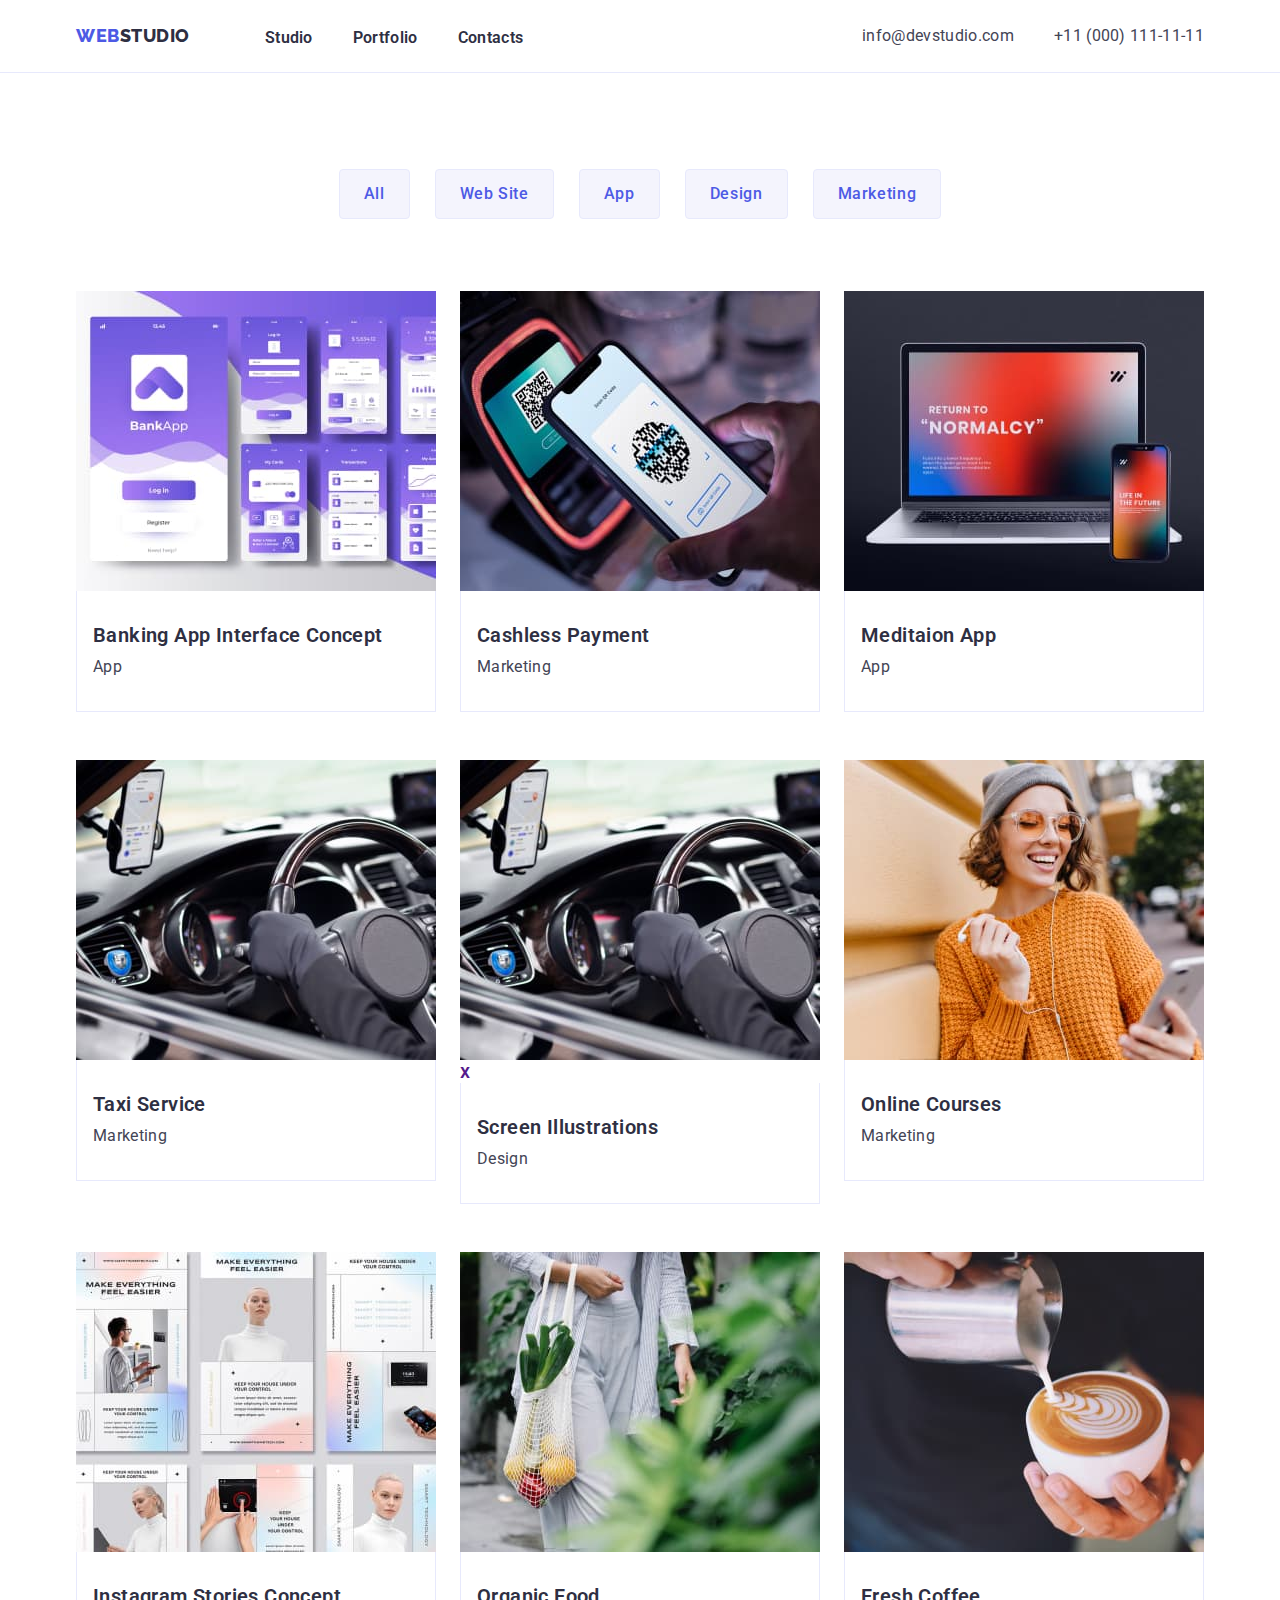
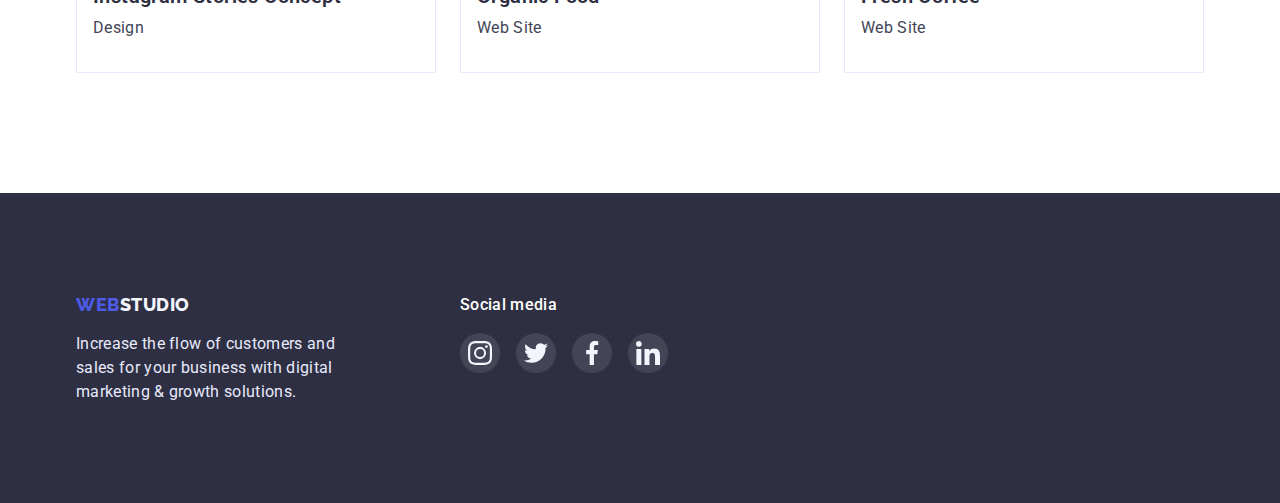
==== portfolio.html @ 82052d5d "Add files via upload" ====
<!DOCTYPE html>
<html lang="en">
  <head>
    <meta charset="UTF-8" />
    <meta http-equiv="X-UA-Compatible" content="IE=edge" />
    <meta name="viewport" content="width=device-width, initial-scale=1.0" />
    <title>WEB STUDIO</title>
    <link rel="preconnect" href="https://fonts.googleapis.com" />
    <link rel="preconnect" href="https://fonts.gstatic.com" crossorigin />
    <link
      href="https://fonts.googleapis.com/css2?family=Open+Sans:wght@400;600;700&family=Raleway:wght@800&family=Roboto:wght@400;500;700;900&display=swap"
      rel="stylesheet"
    />
    <link
      rel="stylesheet"
      href="https://cdnjs.cloudflare.com/ajax/libs/modern-normalize/1.1.0/modern-normalize.min.css"
    />
    <link rel="stylesheet" href="./css/styles.css" />
  </head>

  <body class="site-body">
    <!-- шапка сторінки -->
    <header class="header">
      <div class="container">
        <nav class="header-navigation">
          <a class="header-logo link" href="/"
            >Web<span class="header-word word">Studio</span></a
          >
          <!-- навігація на інші сторінки -->

          <ul class="header-list list">
            <li class="header-item">
              <a class="header-link link" href="./index.html">Studio</a>
            </li>
            <li class="header- item">
              <a class="header-link link" href="./portfolio.html">Portfolio</a>
            </li>
            <li class="header-item">
              <a class="header-link link" href="">Contacts</a>
            </li>
          </ul>
        </nav>
        <!-- пошта,телефон -->
        <a class="header-mail link" href="mailto:info@devstudio.com"
          >info@devstudio.com</a
        >
        <a class="header-tel link" href="tel:+110001111111"
          >+11 (000) 111-11-11</a
        >
      </div>
    </header>
    <main>
      <section class="about">
        <!-- Фільтр -->
        <div class="container">
          <ul class="about-list list">
            <li class="about-item">
              <button class="about-btn" type="button">All</button>
            </li>
            <li class="about-item">
              <button class="about-btn" type="button">Web Site</button>
            </li>
            <li class="about-item">
              <button class="about-btn" type="button">App</button>
            </li>
            <li class="about-item">
              <button class="about-btn" type="button">Design</button>
            </li>
            <li class="about-item">
              <button class="about-btn" type="button">Marketing</button>
            </li>
          </ul>
        </div>
        <!-- Секція без заголовку -->
        <div class="container">
          <h1 class="page visually-hidden">Без заголовку</h1>
          <ul class="page-list list">
            <li class="page-item">
              <a class="page-link link" href="">
                <div class="page-link-img-wrapper">
                  <img
                    width="360"
                    src="./images/Card_Content1.jpg"
                    alt="pages of the phone screen"
                  />
                  <p class="overlay">
                    14 Stylish and User-Friendly App Design Concepts · Task
                    Manager App · Calorie Tracker App · Exotic Fruit Ecommerce
                    App · Cloud Storage App
                  </p>
                </div>
                <div class="post-content">
                  <h2 class="page-title">Banking App Interface Concept</h2>
                  <p class="page-after-text">App</p>
                </div>
              </a>
            </li>
            <li class="page-item">
              <a class="page-link link" href="">
                <div class="page-link-img-wrapper">
                  <img
                    width="360"
                    src="./images/Card_Content2.jpg"
                    alt="purple square"
                  />
                  <p class="overlay">
                    14 Stylish and User-Friendly App Design Concepts · Task
                    Manager App · Calorie Tracker App · Exotic Fruit Ecommerce
                    App · Cloud Storage App
                  </p>
                </div>

                <div class="post-content">
                  <h2 class="page-title">Cashless Payment</h2>
                  <p class="page-after-text">Marketing</p>
                </div>
              </a>
            </li>
            <li class="page-item">
              <a class="page-link link" href="">
                <div class="page-link-img-wrapper">
                  <img
                    width="360"
                    src="./images/Card_Content3.jpg"
                    alt="laptop phone"
                  />
                  <p class="overlay">
                    14 Stylish and User-Friendly App Design Concepts · Task
                    Manager App · Calorie Tracker App · Exotic Fruit Ecommerce
                    App · Cloud Storage App
                  </p>
                </div>

                <div class="post-content">
                  <h2 class="page-title">Meditaion App</h2>
                  <p class="page-after-text">App</p>
                </div>
              </a>
            </li>
            <li class="page-item">
              <a class="page-link link" href="">
                <div class="page-link-img-wrapper">
                  <img
                    width="360"
                    src="./images/Card_Content4.jpg"
                    alt="car rudder"
                  />
                  <p class="overlay">
                    14 Stylish and User-Friendly App Design Concepts · Task
                    Manager App · Calorie Tracker App · Exotic Fruit Ecommerce
                    App · Cloud Storage App
                  </p>
                </div>

                <div class="post-content">
                  <h2 class="page-title">Taxi Service</h2>
                  <p class="page-after-text">Marketing</p>
                </div>
              </a>
            </li>
            <li class="page-item">
              <a class="page-link link" href="">
                <div class="page-link-img-wrapper">
                  <img
                    width="360"
                    src="./images/Card_Content4.jpg"
                    alt="car rudder"
                  />
                  <p class="overlay">
                    14 Stylish and User-Friendly App Design Concepts · Task
                    Manager App · Calorie Tracker App · Exotic Fruit Ecommerce
                    App · Cloud Storage App
                  </p>
                </div>
                x
                <div class="post-content">
                  <h2 class="page-title">Screen Illustrations</h2>
                  <p class="page-after-text">Design</p>
                </div>
              </a>
            </li>
            <li class="page-item">
              <a class="page-link link" href="">
                <div class="page-link-img-wrapper">
                  <img
                    width="360"
                    src="./images/Card_Content6.jpg"
                    alt="girl in an orange sweater"
                  />
                  <p class="overlay">
                    14 Stylish and User-Friendly App Design Concepts · Task
                    Manager App · Calorie Tracker App · Exotic Fruit Ecommerce
                    App · Cloud Storage App
                  </p>
                </div>

                <div class="post-content">
                  <h2 class="page-title">Online Courses</h2>
                  <p class="page-after-text">Marketing</p>
                </div>
              </a>
            </li>
            <li class="page-item">
              <a class="page-link link" href="">
                <div class="page-link-img-wrapper">
                  <img
                    width="360"
                    src="./images/Card_Content7.jpg"
                    alt="purple square"
                  />
                  <p class="overlay">
                    14 Stylish and User-Friendly App Design Concepts · Task
                    Manager App · Calorie Tracker App · Exotic Fruit Ecommerce
                    App · Cloud Storage App
                  </p>
                </div>

                <div class="post-content">
                  <h2 class="page-title">Instagram Stories Concept</h2>
                  <p class="page-after-text">Design</p>
                </div>
              </a>
            </li>
            <li class="page-item">
              <a class="page-link link" href="">
                <div class="page-link-img-wrapper">
                  <img
                    width="360"
                    src="./images/Card_Content8.jpg"
                    alt="blonde"
                  />
                  <p class="overlay">
                    14 Stylish and User-Friendly App Design Concepts · Task
                    Manager App · Calorie Tracker App · Exotic Fruit Ecommerce
                    App · Cloud Storage App
                  </p>
                </div>

                <div class="post-content">
                  <h2 class="page-title">Organic Food</h2>
                  <p class="page-after-text">Web Site</p>
                </div>
              </a>
            </li>
            <li class="page-item">
              <a class="page-link link" href="">
                <div class="page-link-img-wrapper">
                  <img
                    width="360"
                    src="./images/Card_Content9.jpg"
                    alt="woman with a bag"
                  />
                  <p class="overlay">
                    14 Stylish and User-Friendly App Design Concepts · Task
                    Manager App · Calorie Tracker App · Exotic Fruit Ecommerce
                    App · Cloud Storage App
                  </p>
                </div>

                <div class="post-content">
                  <h2 class="page-title">Fresh Coffee</h2>
                  <p class="page-after-text">Web Site</p>
                </div>
              </a>
            </li>
          </ul>
        </div>
      </section>
    </main>
    <footer class="footer">
      <div class="container">
        <div class="footer-content">
          <a class="footer-logo link" href=""
            >WEB<span class="footer-word">STUDIO</span></a
          >
          <p class="footer-text">
            Increase the flow of customers and sales for your business with
            digital marketing & growth solutions.
          </p>
        </div>
        <div class="soc-media-footer">
          <h3 class="soc-media-title">Social media</h3>
          <ul class="soc-media-list list">
            <li class="soc-media-item">
              <a href="" class="soc-media-link"
                ><svg class="soc-media-icon" width="24" height="24">
                  <use href="./images/icons.svg#icon-instagram-2"></use>
                </svg>
              </a>
            </li>
            <li class="soc-media-item">
              <a href="" class="soc-media-link"
                ><svg class="soc-media-icon" width="24" height="24">
                  <use href="./images/icons.svg#icon-twitter-1"></use>
                </svg>
              </a>
            </li>
            <li class="soc-media-item">
              <a href="" class="soc-media-link"
                ><svg class="soc-media-icon" width="24" height="24">
                  <use href="./images/icons.svg#icon-facebook-1"></use>
                </svg>
              </a>
            </li>
            <li class="soc-media-item">
              <a href="" class="soc-media-link"
                ><svg class="soc-media-icon" width="24" height="24">
                  <use href="./images/icons.svg#icon-linkedin-1"></use>
                </svg>
              </a>
            </li>
          </ul>
        </div>
      </div>
    </footer>
  </body>
</html>
---- css/styles.css ----
:root {
  --first-title-color: #ffffff;
  --second-title-color: #2e2f42;
  --accent-title-color: #4d5ae5;
  --rest-text-color: #434455;
  --first-btn-color: #ffffff;
  --second-btn-color: #4d5ae5;
  --first-bg-color: #ffffff;
  --second-bg-color: #f4f4fd;
  --first-bg-btn-color: #4d5ae5;
  --second-bg-btn-color: #404bbf;
  --first-hover-color: #4d5ae5;
  --second-hover-color: #404bbf;
  --mail-tel-color: #434455;
}
p,
h1,
h2,
h3,
h4 {
  margin: 0;
}
ul,
ol {
  margin: 0;
  padding-left: 0;
}
img {
  display: block;
}

body {
  font-family: "Roboto", sans-serif;
  color: var(-second-title-color);
  background-color: var(--first-bg-color);
  font-size: 20px;
  font-weight: 500;
}
.list {
  list-style: none;
}
.link {
  text-decoration: none;
}
/* .current {} */
.visually-hidden {
  position: absolute;
  width: 1px;
  height: 1px;
  margin: -1px;
  border: 0;
  padding: 0;
  white-space: nowrap;
  clip-path: inset(100%);
  clip: rect(0 0 0 0);
  overflow: hidden;
}
.container {
  width: 1158px;
  margin-left: auto;
  margin-right: auto;
  padding-left: 15px;
  padding-right: 15px;
  /* outline: 1px solid red; */
}

.site-body {
}
.header {
  background-color: var(--first-bg-color);
  padding-top: 24px;
  padding-bottom: 24px;
  border-bottom: 1px solid #e7e9fc;
}
.header-logo {
  font-family: "Raleway";
  font-weight: 800;
  font-size: 18px;
  line-height: 1.33;
  letter-spacing: 0.03em;
  text-transform: uppercase;
  color: var(--accent-title-color);
  margin-right: 75px;
}
.header-word {
  color: var(--second-title-color);
}
.header > .container {
  display: flex;
  align-items: center;
}

.header-navigation {
  display: flex;
  align-items: center;
  margin-right: auto;
}
.header-list {
  display: flex;
  gap: 40px;
}
.header-item {
}
.header-link {
  font-weight: 600;
  font-size: 16px;
  line-height: 1.5px;
  letter-spacing: 0.02em;
  color: var(--second-title-color);
}
.header-link:hover,
.header-link:focus {
  color: var(--second-hover-color);
}
/* .header-link:current (a) {
   background-color:#4D5AE5;
} */
.header-mail:visited .header-tel:visited {
  color: fuchsia;
}

.header-mail {
  font-weight: 400;
  font-size: 16px;
  line-height: 1.5;
  letter-spacing: 0.02em;
  color: var(--mail-tel-color);
  margin-right: 40px;
}
.header-tel {
  font-weight: 400;
  font-size: 16px;
  line-height: 24px;
  letter-spacing: 0.02em;
  color: var(--mail-tel-color);
}

.header-mail:hover,
.header-mail:focus,
.header-tel:hover,
.header-tel:focus {
  color: var(--second-hover-color);
}

/*------------ HERO ------------- */

.hero {
  background-image: linear-gradient(
      rgba(46, 47, 66, 0.7),
      rgba(46, 47, 66, 0.7)
    ),
    url(../images/hero_bg.jpg);

  background-repeat: no-repeat;
  background-position: center;
  background-size: 1440px;
  padding-top: 190px;
  padding-bottom: 185px;
}
.hero > .container {
  display: flex;
  flex-direction: column;
  align-items: center;
  text-align: center;
}
.hero-title {
  font-family: "Roboto", sans-serif;
  font-size: 56px;
  line-height: calc(60 / 56);
  letter-spacing: 0.02em;
  color: var(--first-title-color);

  margin-bottom: 45px;
  max-width: 496px;
}
.hero-btn {
  font-family: inherit;
  font-weight: 600;
  font-size: 16px;
  line-height: 1.18;
  letter-spacing: 0.04em;
  color: var(--first-btn-color);
  background-color: var(--first-bg-btn-color);
  cursor: pointer;

  min-width: 169px;
  height: 59px;
  border-radius: 4px;
  border-color: transparent;
  display: line-block;
}
.hero-btn:hover,
.hero-btn:focus {
  color: var(--first-btn-color);
  background-color: var(--second-bg-btn-color);
  box-shadow: 0px 4px 4px rgba(0, 0, 0, 0.15);
  border-radius: 4px;
}
.strategy {
  padding-top: 123px;
  padding-bottom: 120px;
}
.strategy > .container {
  display: flex;
}
.strategy-title {
}
.strategy-list {
  display: flex;
  gap: 25px;
}
.features-icon {
  display: flex;
  justify-content: center;
  align-items: center;
  width: 264px;
  height: 112px;
  background: #f4f4fd;
  border-radius: 4px;
  margin-bottom: 8px;
}
.strategy-item {
}
.strategy-icon {
}
.strategy-subtitle {
  font-weight: 500;
  font-size: 20px;
  line-height: 1.2;
  letter-spacing: 0.02em;
  color: var(--second-title-color);
  margin-bottom: 8px;
}
.strategy-text {
  font-weight: 400;
  font-size: 16px;
  line-height: 1.5;
  letter-spacing: 0.02em;
  color: var(--rest-text-color);
  width: 264px;
}
.works {
  padding-bottom: 120px;
}
.works > .container {
  display: flex;
  flex-direction: column;
  align-items: center;
}

.works-title {
  font-weight: 700;
  font-size: 36px;
  line-height: 1.11;
  letter-spacing: 0.02em;
  text-transform: capitalize;
  margin-bottom: 72px;
  min-width: 325px;
}
.works-list {
  display: flex;
  gap: 25px;
}

.team {
  background-color: var(--second-bg-color);
  padding-bottom: 120px;
  padding-top: 120px;
}
.team > .container {
  display: flex;
  flex-direction: column;
  align-items: center;
}
.team-title {
  font-weight: 700;
  font-size: 36px;
  line-height: 1.11;
  letter-spacing: 0.02em;
  text-transform: capitalize;
  margin-bottom: 72px;
}
.team-list {
  display: flex;
  gap: 25px;
}
.team-item {
  display: flex;
  flex-direction: column;
  align-items: center;
  background-color: var(--first-btn-color);
  box-shadow: 0px 1px 6px rgba(46, 47, 66, 0.08),
    0px 1px 1px rgba(46, 47, 66, 0.16), 0px 2px 1px rgba(46, 47, 66, 0.08);
  border-radius: 0px 0px 4px 4px;
}
.team-content {
  padding-top: 32px;
  padding-bottom: 32px;
  text-align: center;
}
.team-name {
  font-weight: 500;
  font-size: 20px;
  line-height: 1.2;
  letter-spacing: 0.02em;
  margin-bottom: 8px;
}
.team-position {
  font-weight: 400;
  font-size: 16px;
  line-height: 1.5;
  letter-spacing: 0.02em;
  color: var(--rest-text-color);
  margin-bottom: 8px;
}

.team-soc-list {
  display: flex;
  justify-content: center;
  gap: 24px;
}

.team-soc-item {
  width: 40px;
  height: 40px;
}
.team-soc-link {
  width: 100%;
  height: 100%;
  background-color: var(--first-bg-btn-color);
  border-radius: 50%;
  display: flex;
  align-items: center;
  justify-content: center;
}
.team-soc-icon {
}
.team-soc-link:hover,
.team-soc-link:focus {
  background-color: var(--second-bg-btn-color);
}

.Customers {
  padding-top: 120px;
  padding-bottom: 120px;
}
.Customers > .container {
  display: flex;
  flex-direction: column;
  align-items: center;
  text-align: center;
}
.customers-title {
  font-weight: 700;
  font-size: 36px;
  line-height: calc(40 / 36);
  text-align: center;
  letter-spacing: 0.02em;
  text-transform: capitalize;
  color: #2e2f42;
  padding-bottom: 72px;
}
.customers-list {
  display: flex;
  gap: 24px;
}
.customers-item {
  width: 168px;
  height: 88px;
  display: flex;
  align-items: center;
  justify-content: center;
}

.customers-link {
  width: 100%;
  height: 100%;
  border: 1px solid #8e8f99;
  border-radius: 4px;
  align-items: center;
  justify-content: center;
  display: flex;
}
.customers-link:hover,
.customers-link:focus {
  border-color: #404bbf;
}
.customers-link:hover .customers-icon,
.customers-link:focus .customers-icon {
  fill: #404bbf;
}

.customers-icon {
  fill: #8e8f99;
}

.footer {
  background-color: #2e2f42;
  padding-top: 100px;
  padding-bottom: 100px;
}
.footer > .container {
  display: flex;
}

.footer-content {
  width: 264px;
  height: 110px;
  margin-right: 120px;
}
.footer-logo {
  color: var(--accent-title-color);
  font-family: "Raleway";
  font-weight: 800;
  font-size: 18px;
  line-height: calc(21 / 18);
  letter-spacing: 0.03em;
  text-transform: uppercase;
  color: var(--accent-title-color);
}

.footer-word {
  font-family: "Raleway";
  font-weight: 800;
  font-size: 18px;
  line-height: 1.16;
  letter-spacing: 0.03em;
  text-transform: uppercase;
  color: #f4f4fd;
}
.footer-text {
  font-weight: 400;
  font-size: 16px;
  line-height: 1.5;
  letter-spacing: 0.02em;
  color: #e7e9fc;
  width: 264px;
  margin-top: 16px;
}

.soc-media-footer {
  display: flex;
  flex-direction: column;
}
.soc-media-title {
  font-weight: 500;
  font-size: 16px;
  line-height: 1.5;
  letter-spacing: 0.02em;
  color: #ffffff;
  margin-bottom: 16px;
}
.soc-media-list {
  display: flex;
  justify-content: center;
  gap: 16px;
}

.soc-media-item {
  height: 40px;
  width: 40px;
}

.soc-media-link {
  height: 100%;
  width: 100%;
  background: rgba(255, 255, 255, 0.1);
  border-radius: 50%;
  display: flex;
  align-items: center;
  justify-content: center;
}
.soc-media-link:hover,
.soc-media-link:focus {
  background: #31d0aa;
}
.soc-media-icon {
}
/* -------portfolio---------- */

.about {
  align-items: center;
  padding-top: 96px;
  padding-bottom: 120px;
}
.about > .container {
  display: flex;
  justify-content: center;
}
.about-list {
  display: flex;
  display: line-block;
  gap: 25px;
  align-items: center;
  margin-bottom: 72px;
}
.about-item {
}
.about-btn {
  font-family: inherit;
  font-style: normal;
  font-weight: 500;
  font-size: 16px;
  line-height: 1.5;
  display: flex;
  text-align: center;
  letter-spacing: 0.04em;
  color: #4d5ae5;
  color: var(--second-btn-color);
  background: var(--second-bg-btn-color);
  cursor: pointer;
  border-color: transparent;
  padding: 12px 24px;
  background: #f4f4fd;
  border: 1px solid #e7e9fc;
  border-radius: 4px;
}

.about-btn:hover,
.about-btn:focus {
  color: var(--first-btn-color);
  background-color: var(--first-bg-btn-color);
  box-shadow: 0px 3px 1px rgba(0, 0, 0, 0.1), 0px 2px 1px rgba(0, 0, 0, 0.08),
    0px 2px 2px rgba(0, 0, 0, 0.12);
  border-radius: 4px;
}

.page > .container {
}
.page-list {
  display: flex;
  flex-wrap: wrap;
  column-gap: 24px;
  row-gap: 48px;
}

.page-item {
  background: var(--first-btn-color);
  width: calc((100% - 48px) / 3);
}
.page-item:hover {
  box-shadow: 0px 1px 6px rgba(46, 47, 66, 0.08),
    0px 1px 1px rgba(46, 47, 66, 0.16), 0px 2px 1px rgba(46, 47, 66, 0.08);
}
.page-link:hover .overlay,
.page-link:focus .overlay {
  transform: translate(0, 0);
}
.page-link {
}
.page-link:hover {
}
.page-link-img-wrapper {
  position: relative;
  overflow: hidden;
}
.overlay {
  position: absolute;
  width: 100%;
  height: 100%;
  top: 0;
  left: 0;
  overflow: auto;
  background-color: rgb(77, 90, 229);
  font-weight: 400;
  font-size: 16px;
  line-height: 1.5;
  letter-spacing: 0.02em;
  color: #f4f4fd;
  padding: 40px 32px 164px;
  transform: translate(0, 100%);
  transition: transform 250ms linear;
}

.page-title {
  font-weight: 600;
  font-size: 20px;
  line-height: 1.2;
  letter-spacing: 0.02em;
  color: var(--second-title-color);
  margin-bottom: 8px;
}
.page-after-text {
  font-weight: 400;
  font-size: 16px;
  line-height: 1.5;
  letter-spacing: 0.02em;
  color: var(--rest-text-color);
}
.post-content {
  padding: 32px 16px;
  border-bottom: 1px solid #e7e9fc;
  border-left: 1px solid #e7e9fc;
  border-right: 1px solid #e7e9fc;
}
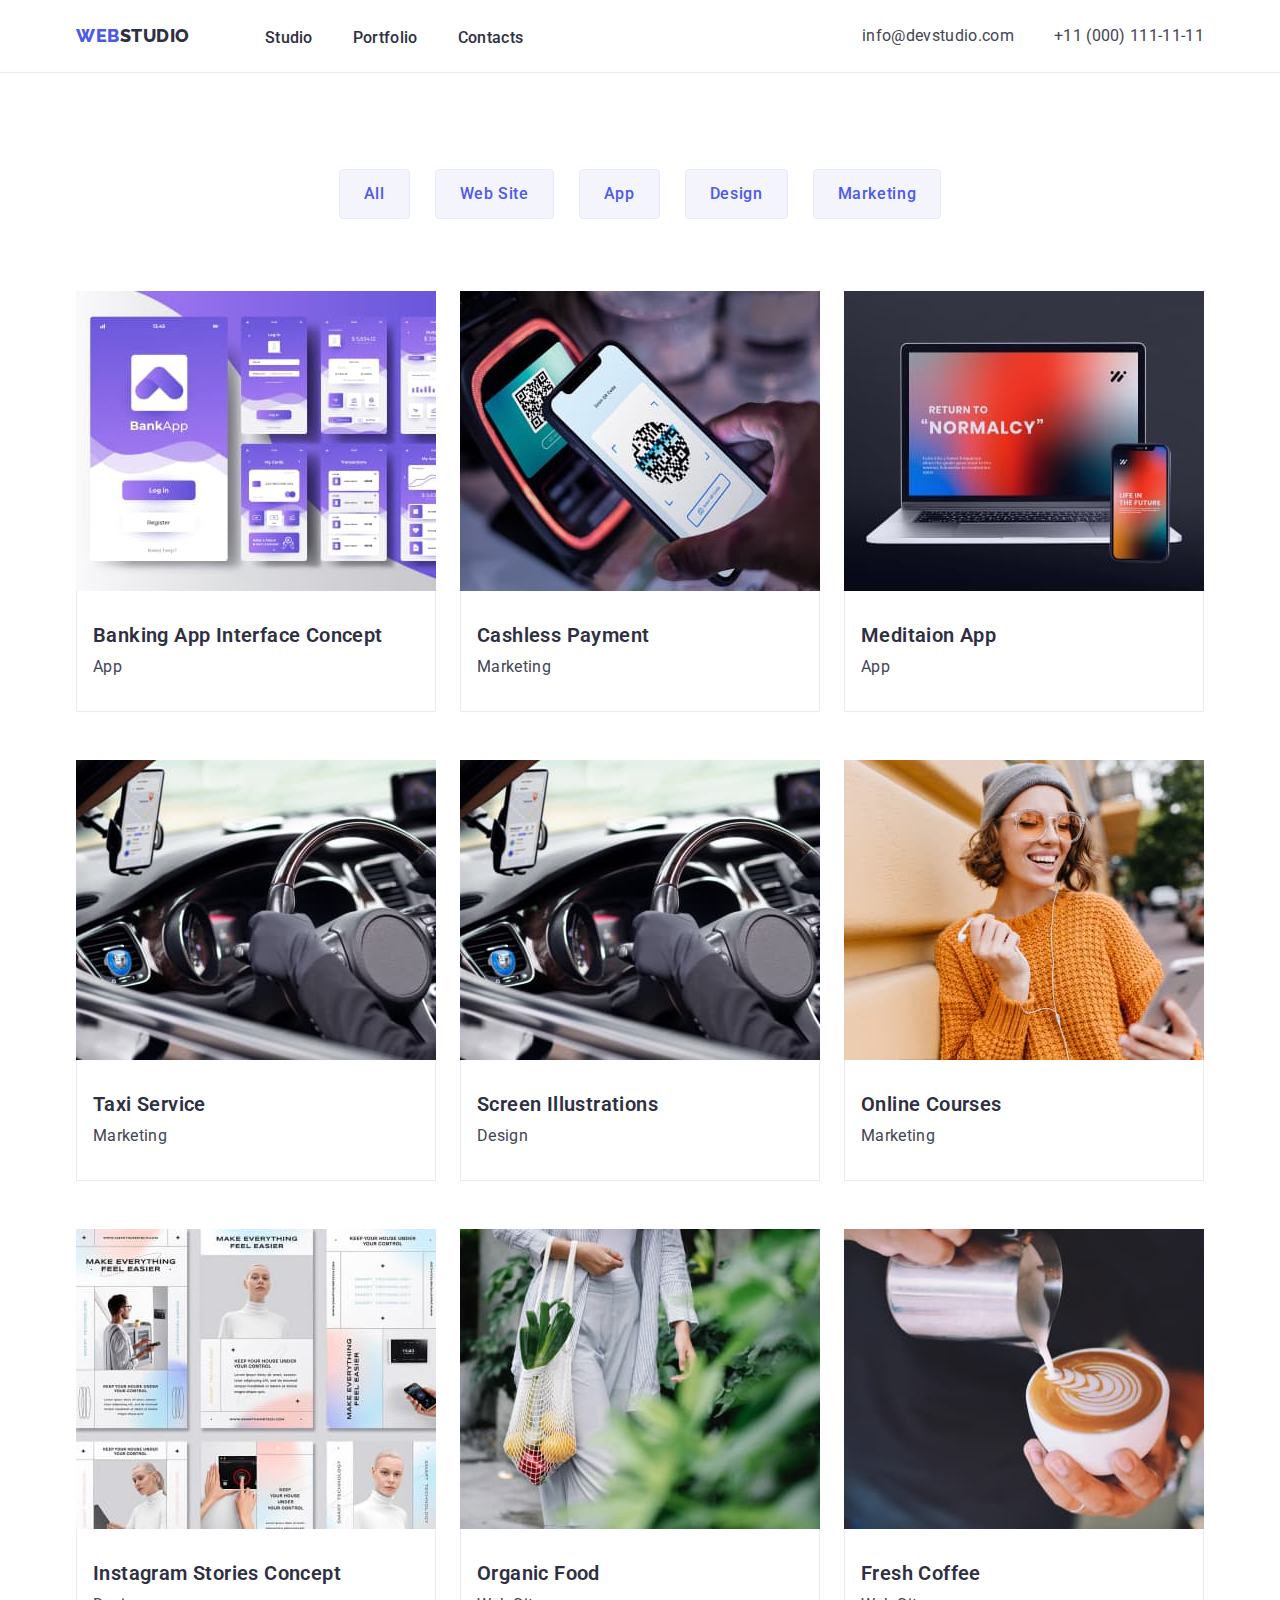
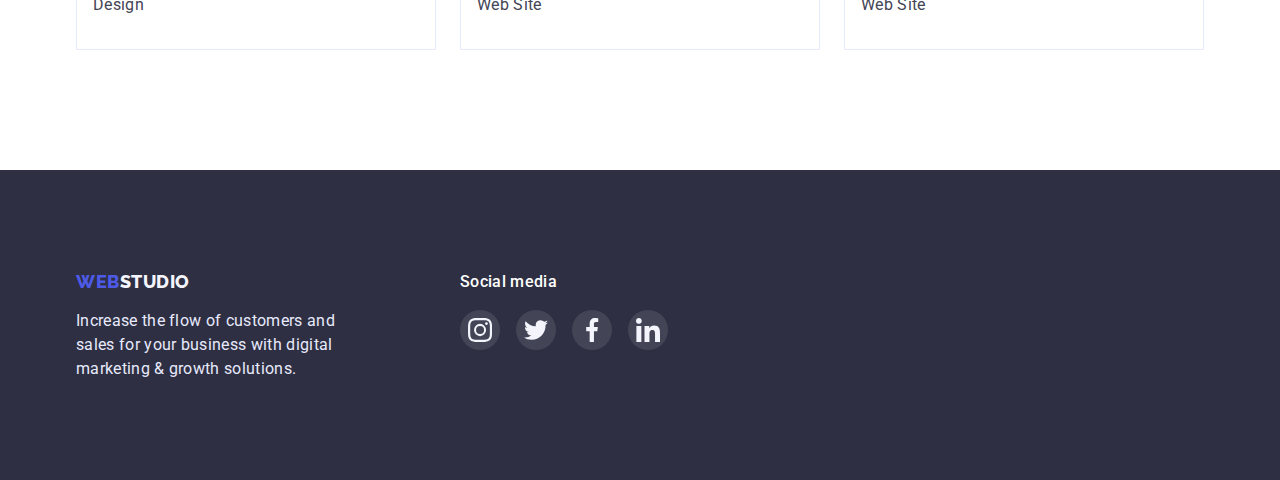
==== commit 8a49af0d: "Add files via upload" ====
--- a/portfolio.html
+++ b/portfolio.html
@@ -32,7 +32,7 @@
             <li class="header-item">
               <a class="header-link link" href="./index.html">Studio</a>
             </li>
-            <li class="header- item">
+            <li class="header-item">
               <a class="header-link link" href="./portfolio.html">Portfolio</a>
             </li>
             <li class="header-item">
@@ -172,7 +172,7 @@
                     App · Cloud Storage App
                   </p>
                 </div>
-                x
+                
                 <div class="post-content">
                   <h2 class="page-title">Screen Illustrations</h2>
                   <p class="page-after-text">Design</p>
--- a/css/styles.css
+++ b/css/styles.css
@@ -102,19 +102,29 @@
 .header-item {
 }
 .header-link {
-  font-weight: 600;
+  position: relative;
+  font-weight: 500;
   font-size: 16px;
   line-height: 1.5px;
   letter-spacing: 0.02em;
   color: var(--second-title-color);
+  transition: color 250ms cubic-bezier(0.4, 0, 0.2, 1);
+}
+.header-link.current::after{
+  content: "";
+  position: absolute;
+  left: 0;
+  height: 4px;
+  width: 100%;
+  bottom: -100%;
+  display: flex;
+  background-color: var(--accent-title-color);
 }
 .header-link:hover,
 .header-link:focus {
   color: var(--second-hover-color);
 }
-/* .header-link:current (a) {
-   background-color:#4D5AE5;
-} */
+
 .header-mail:visited .header-tel:visited {
   color: fuchsia;
 }
@@ -126,6 +136,7 @@
   letter-spacing: 0.02em;
   color: var(--mail-tel-color);
   margin-right: 40px;
+    transition: color 250ms cubic-bezier(0.4, 0, 0.2, 1);
 }
 .header-tel {
   font-weight: 400;
@@ -133,6 +144,7 @@
   line-height: 24px;
   letter-spacing: 0.02em;
   color: var(--mail-tel-color);
+    transition: color 250ms cubic-bezier(0.4, 0, 0.2, 1);
 }
 
 .header-mail:hover,
@@ -188,6 +200,7 @@
   border-radius: 4px;
   border-color: transparent;
   display: line-block;
+  transition: background-color 250ms cubic-bezier(0.4, 0, 0.2, 1);
 }
 .hero-btn:hover,
 .hero-btn:focus {
@@ -196,6 +209,7 @@
   box-shadow: 0px 4px 4px rgba(0, 0, 0, 0.15);
   border-radius: 4px;
 }
+
 .strategy {
   padding-top: 123px;
   padding-bottom: 120px;
@@ -332,6 +346,7 @@
   display: flex;
   align-items: center;
   justify-content: center;
+  transition: background-color 250ms cubic-bezier(0.4, 0, 0.2, 1);
 }
 .team-soc-icon {
 }
@@ -380,6 +395,7 @@
   align-items: center;
   justify-content: center;
   display: flex;
+  transition: border-color 250ms cubic-bezier(0.4, 0, 0.2, 1);
 }
 .customers-link:hover,
 .customers-link:focus {
@@ -392,6 +408,7 @@
 
 .customers-icon {
   fill: #8e8f99;
+  transition: fill 250ms cubic-bezier(0.4, 0, 0.2, 1);
 }
 
 .footer {
@@ -469,6 +486,7 @@
   display: flex;
   align-items: center;
   justify-content: center;
+  transition: background-color 250ms cubic-bezier(0.4, 0, 0.2, 1);
 }
 .soc-media-link:hover,
 .soc-media-link:focus {
@@ -505,7 +523,6 @@
   display: flex;
   text-align: center;
   letter-spacing: 0.04em;
-  color: #4d5ae5;
   color: var(--second-btn-color);
   background: var(--second-bg-btn-color);
   cursor: pointer;
@@ -514,6 +531,8 @@
   background: #f4f4fd;
   border: 1px solid #e7e9fc;
   border-radius: 4px;
+  transition: color 250ms cubic-bezier(0.4, 0, 0.2, 1);
+  transition: background-color 250ms cubic-bezier(0.4, 0, 0.2, 1);
 }
 
 .about-btn:hover,
@@ -569,7 +588,7 @@
   color: #f4f4fd;
   padding: 40px 32px 164px;
   transform: translate(0, 100%);
-  transition: transform 250ms linear;
+  transition: transform 250ms cubic-bezier(0.4, 0, 0.2, 1);
 }
 
 .page-title {
@@ -593,3 +612,62 @@
   border-left: 1px solid #e7e9fc;
   border-right: 1px solid #e7e9fc;
 }
+
+/* ---------------MODAL WINDOW-------------- */
+.backdrop {
+  position: fixed;
+  z-index: 100;
+  top: 0;
+  left: 0;
+  width: 100%;
+  height: 100%;
+  background: rgba(46, 47, 66, 0.4);
+  display: flex;
+  justify-content: center;
+  align-items: center;
+  transition: opacity 250ms cubic-bezier(0.4, 0, 0.2, 1),
+    visibility 250ms cubic-bezier(0.4, 0, 0.2, 1);
+}
+.backdrop.is-hidden {
+  opacity: 0;
+  visibility: hidden;
+  pointer-events: none;
+}
+.modal {
+  position: absolute;
+  top: 50%;
+  left: 50%;
+  transform: translate(-50%, -50%);
+  width: 408px;
+  height: 576px;
+  background: #fcfcfc;
+  box-shadow: 0px 1px 1px rgba(0, 0, 0, 0.14), 0px 1px 3px rgba(0, 0, 0, 0.12),
+    0px 2px 1px rgba(0, 0, 0, 0.2);
+  border-radius: 4px;
+}
+.modal_close_btn {
+  position: absolute;
+  padding: 0;
+  top: 24px;
+  right: 24px;
+  display: flex;
+  justify-content: center;
+  align-items: center;
+  background: #e7e9fc;
+  border: 1px solid rgba(0, 0, 0, 0.1);
+  border-radius: 50%;
+  width: 24px;
+  height: 24px;
+  transition: background-color 250ms cubic-bezier(0.4, 0, 0.2, 1);
+}
+.modal-btn-icon {
+  transition: fill 250ms cubic-bezier(0.4, 0, 0.2, 1);
+}
+.modal_close_btn:hover,
+.modal_close_btn:focus {
+  background: var(--second-bg-btn-color);
+}
+.modal_close_btn:hover .modal-btn-icon,
+.modal_close_btn:focus .modal-btn-icon {
+  fill: var(--first-btn-color);
+}
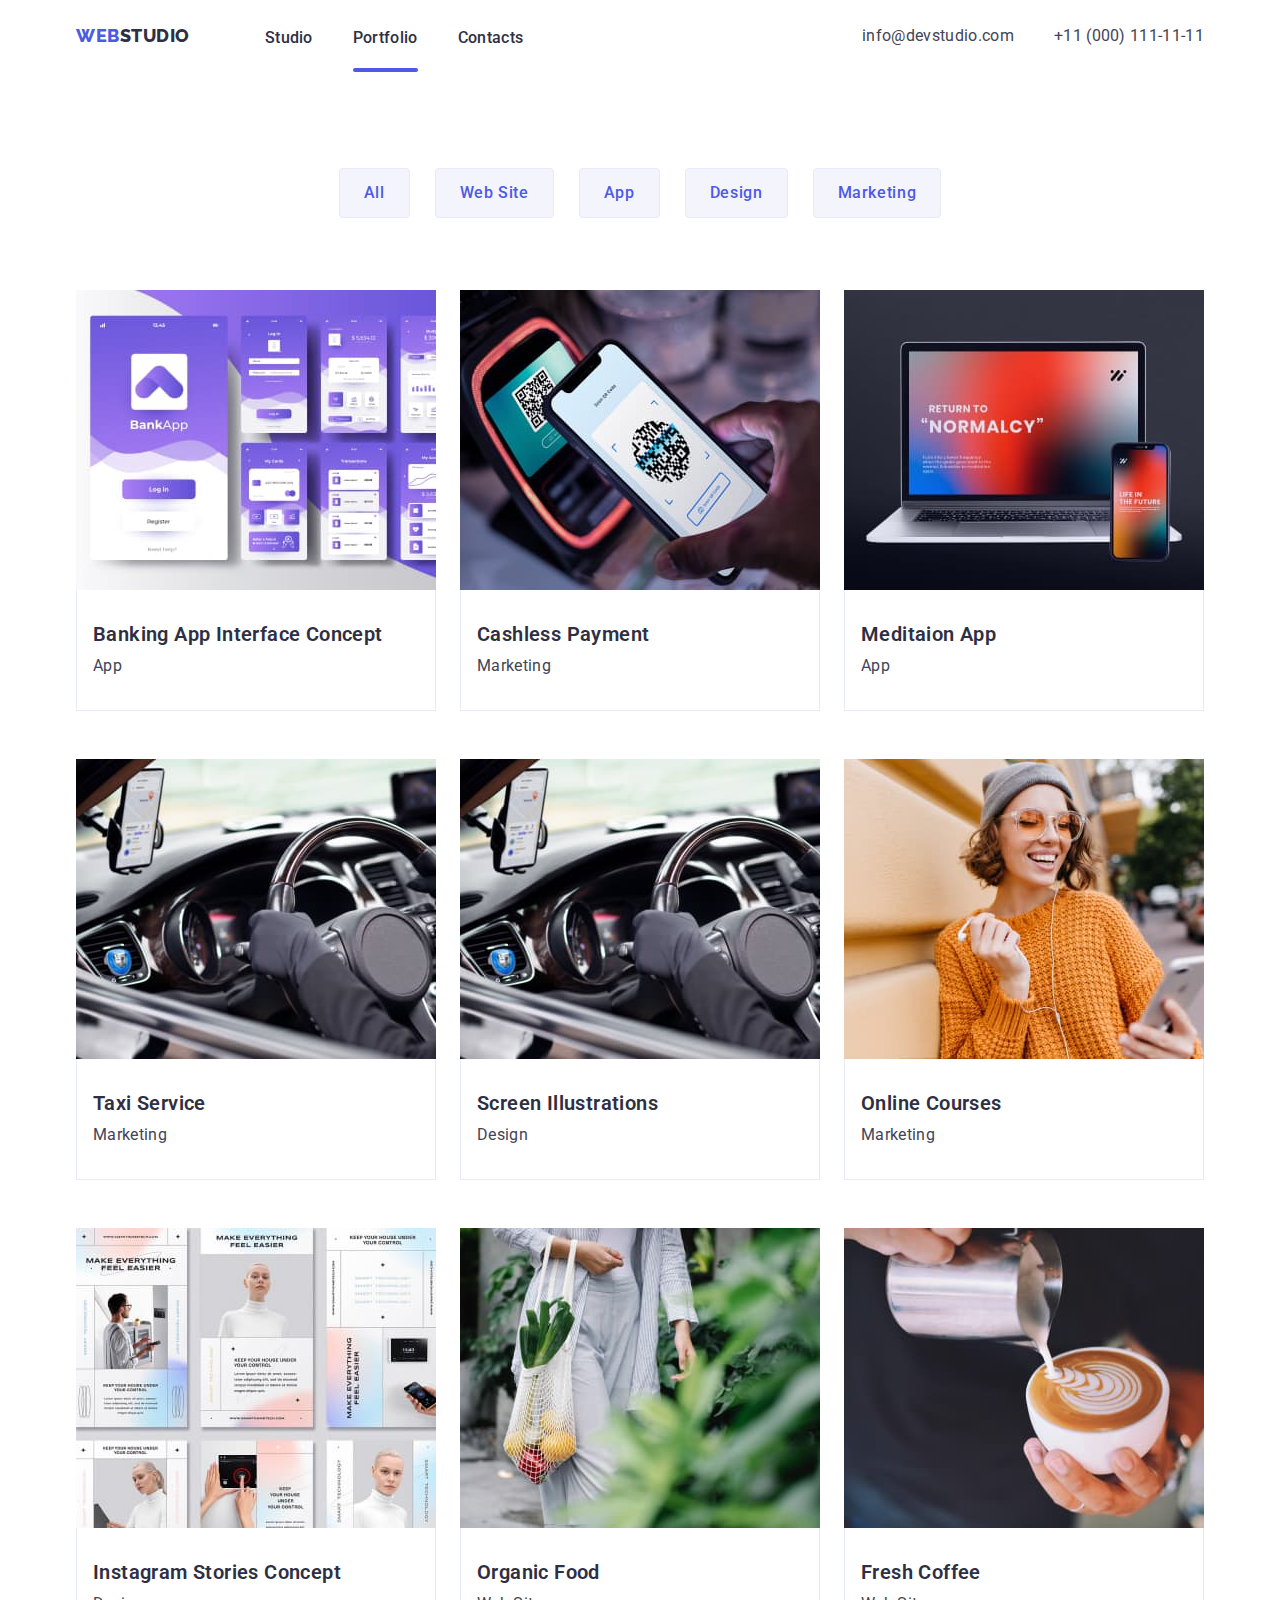
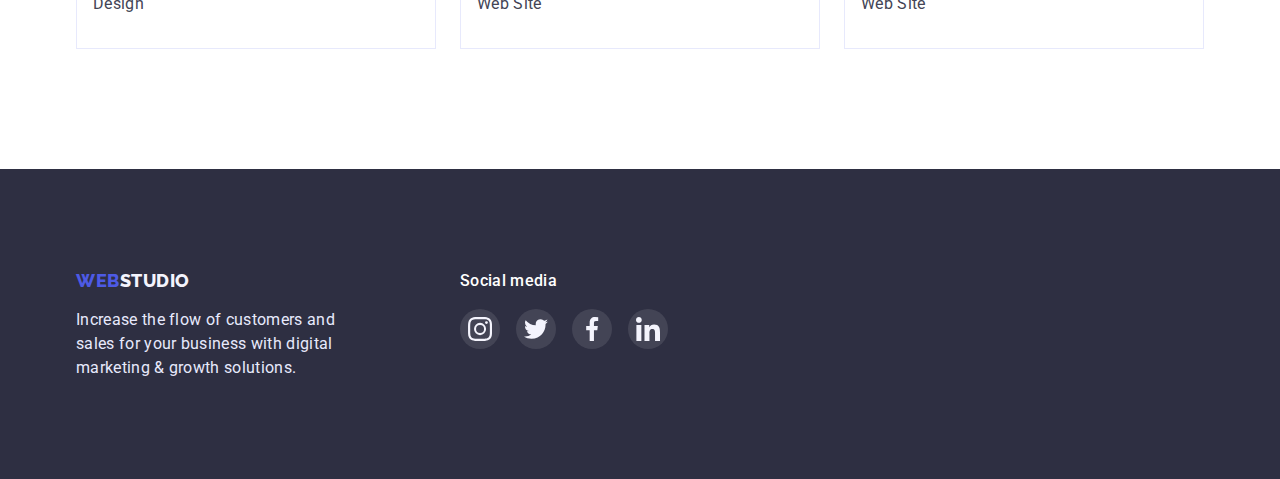
==== commit 5dc57c81: "Update portfolio.html" ====
--- a/portfolio.html
+++ b/portfolio.html
@@ -33,7 +33,7 @@
               <a class="header-link link" href="./index.html">Studio</a>
             </li>
             <li class="header-item">
-              <a class="header-link link" href="./portfolio.html">Portfolio</a>
+              <a class="header-link link current" href="./portfolio.html">Portfolio</a>
             </li>
             <li class="header-item">
               <a class="header-link link" href="">Contacts</a>
--- a/css/styles.css
+++ b/css/styles.css
@@ -70,7 +70,7 @@
   background-color: var(--first-bg-color);
   padding-top: 24px;
   padding-bottom: 24px;
-  border-bottom: 1px solid #e7e9fc;
+  
 }
 .header-logo {
   font-family: "Raleway";
@@ -116,9 +116,10 @@
   left: 0;
   height: 4px;
   width: 100%;
-  bottom: -100%;
+  bottom: -132%;
   display: flex;
   background-color: var(--accent-title-color);
+  border-radius: 2px;
 }
 .header-link:hover,
 .header-link:focus {
